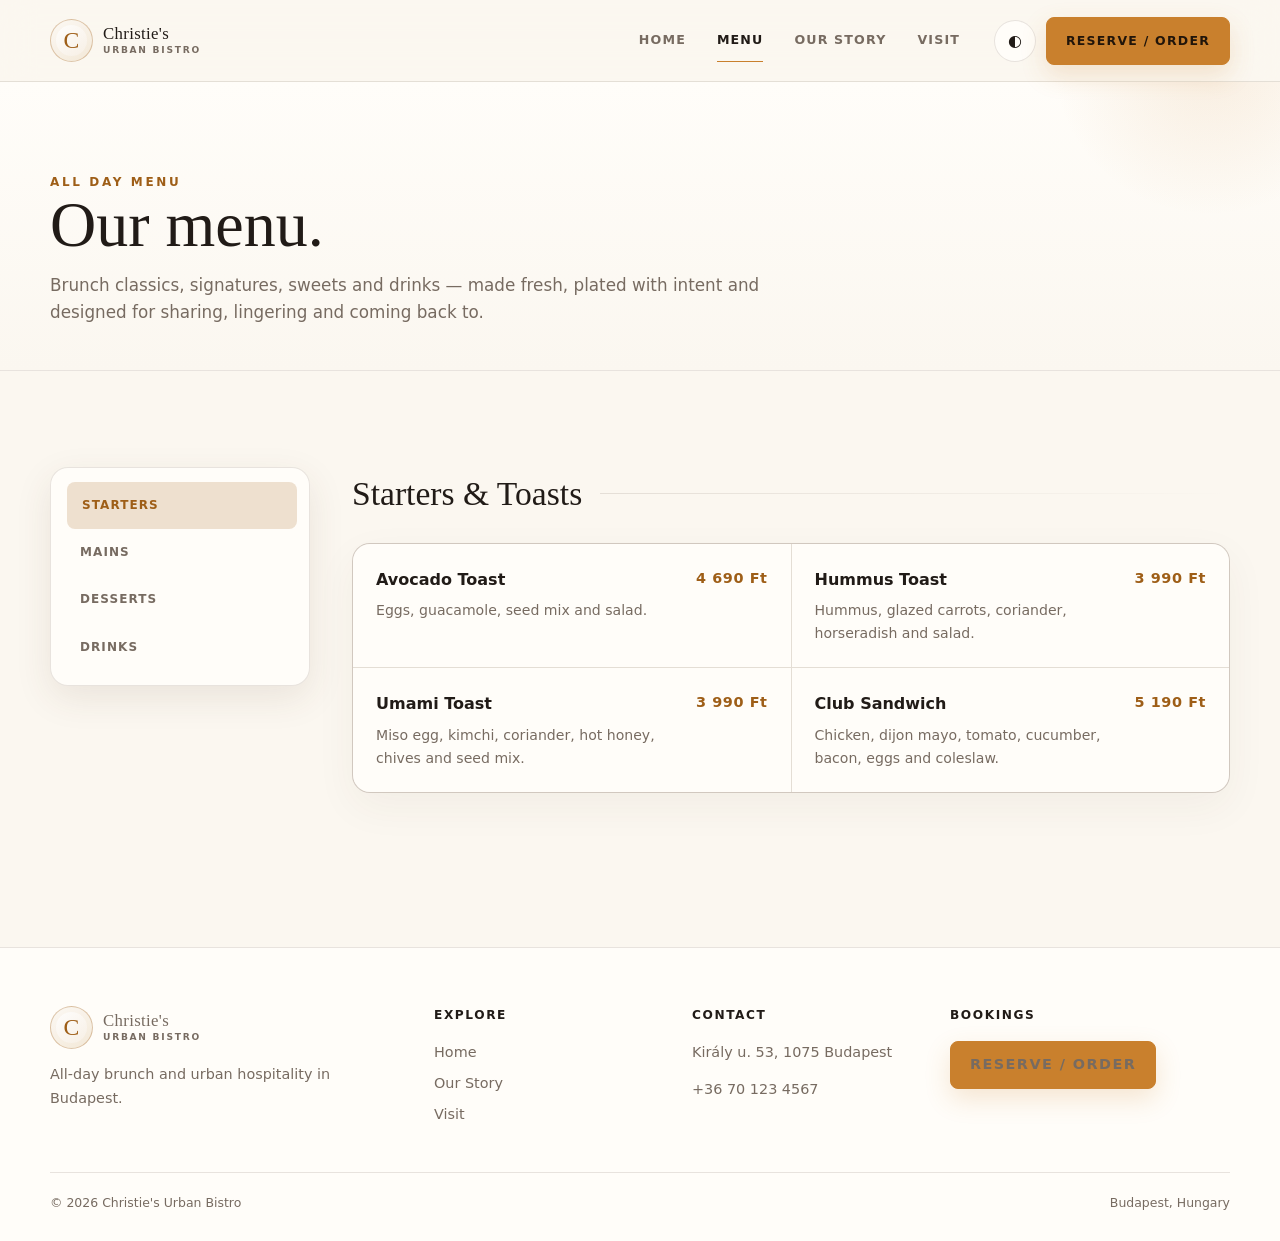
==== menu.html @ c2f4a067 "Add files via upload" ====
<!doctype html><html lang="en" data-tone="warm"><head><meta charset="utf-8"><meta name="viewport" content="width=device-width,initial-scale=1"><meta name="description" content="Explore the all-day menu at Christie's Urban Bistro."><title>Menu — Christie's Urban Bistro</title><link rel="stylesheet" href="style.css"></head><body>
<header class="site-header"><div class="container header-inner"><a class="brand" href="index.html"><span class="brand-mark" aria-hidden="true"></span><span class="brand-text"><strong>Christie's</strong><span>Urban Bistro</span></span></a><nav class="nav" aria-label="Main navigation"><a href="index.html">Home</a><a class="active" href="menu.html">Menu</a><a href="story.html">Our Story</a><a href="visit.html">Visit</a></nav><div class="header-actions"><button class="tone-toggle" data-tone-toggle aria-label="Switch light palette">◐</button><a class="btn btn-primary reserve-nav" href="reserve.html">Reserve / Order</a><button class="menu-toggle" data-menu-toggle aria-label="Open menu" aria-expanded="false">☰</button></div></div></header>
<main><section class="page-hero"><div class="container reveal"><span class="eyebrow">All day menu</span><h1 class="page-title">Our menu.</h1><p class="lede">Brunch classics, signatures, sweets and drinks — made fresh, plated with intent and designed for sharing, lingering and coming back to.</p></div></section>
<section class="section"><div class="container menu-layout"><aside class="menu-side reveal"><button class="active" data-menu-filter="starters">Starters</button><button data-menu-filter="mains">Mains</button><button data-menu-filter="desserts">Desserts</button><button data-menu-filter="drinks">Drinks</button></aside><div class="reveal reveal-delay-1">
<div class="menu-panel active" id="starters"><div class="menu-section"><div class="menu-section-title"><h2>Starters & Toasts</h2></div><div class="menu-items"><article class="menu-item"><div><h3>Avocado Toast</h3><p>Eggs, guacamole, seed mix and salad.</p></div><span class="price">4 690 Ft</span></article><article class="menu-item"><div><h3>Hummus Toast</h3><p>Hummus, glazed carrots, coriander, horseradish and salad.</p></div><span class="price">3 990 Ft</span></article><article class="menu-item"><div><h3>Umami Toast</h3><p>Miso egg, kimchi, coriander, hot honey, chives and seed mix.</p></div><span class="price">3 990 Ft</span></article><article class="menu-item"><div><h3>Club Sandwich</h3><p>Chicken, dijon mayo, tomato, cucumber, bacon, eggs and coleslaw.</p></div><span class="price">5 190 Ft</span></article></div></div></div>
<div class="menu-panel" id="mains"><div class="menu-section"><div class="menu-section-title"><h2>Mains & Brunch</h2></div><div class="menu-items"><article class="menu-item"><div><h3>Christie's Benedict</h3><p>Poached eggs, hollandaise, caviar and salad.</p></div><span class="price">5 590 Ft</span></article><article class="menu-item"><div><h3>Hungarian Benedict</h3><p>Poached eggs, hollandaise, Hungarian sausage and salad.</p></div><span class="price">4 890 Ft</span></article><article class="menu-item"><div><h3>English Breakfast</h3><p>Eggs, bacon, sausage, kimchi beans, mushroom, tomato and sourdough.</p></div><span class="price">4 990 Ft</span></article><article class="menu-item"><div><h3>American Breakfast</h3><p>Eggs, American pancake, bacon, butter and maple syrup.</p></div><span class="price">4 990 Ft</span></article><article class="menu-item"><div><h3>Truffle Smash</h3><p>Double beef, cheddar, truffle mayo, pickled cucumber, nachos and coleslaw.</p></div><span class="price">4 590 Ft</span></article><article class="menu-item"><div><h3>Smash Benedict</h3><p>Double beef, poached egg, hollandaise, cheddar and house sauce.</p></div><span class="price">4 490 Ft</span></article></div></div></div>
<div class="menu-panel" id="desserts"><div class="menu-section"><div class="menu-section-title"><h2>Sweets</h2></div><div class="menu-items"><article class="menu-item"><div><h3>American Pancake</h3><p>Sweet cheese cream, seasonal fruit purée and maple syrup.</p></div><span class="price">3 990 Ft</span></article><article class="menu-item"><div><h3>Sweet French Toast</h3><p>French brioche, seasonal fruit purée and whipped cream.</p></div><span class="price">3 990 Ft</span></article><article class="menu-item"><div><h3>Heaven Waffle</h3><p>Waffle, seasonal fruit purée, peanut butter, maple syrup and cream.</p></div><span class="price">4 190 Ft</span></article></div></div></div>
<div class="menu-panel" id="drinks"><div class="menu-section"><div class="menu-section-title"><h2>Coffee & Drinks</h2></div><div class="menu-items"><article class="menu-item"><div><h3>Cappuccino</h3><p>Double espresso with textured milk.</p></div><span class="price">1 490 Ft</span></article><article class="menu-item"><div><h3>Flat White</h3><p>Rich espresso and silky milk.</p></div><span class="price">1 690 Ft</span></article><article class="menu-item"><div><h3>Dirty Chai</h3><p>Spiced chai with espresso.</p></div><span class="price">2 490 Ft</span></article><article class="menu-item"><div><h3>Strawberry Matcha</h3><p>Strawberry, almond milk, lime and matcha.</p></div><span class="price">2 690 Ft</span></article><article class="menu-item"><div><h3>Christie's Lemonade</h3><p>Orange, elderflower and soda.</p></div><span class="price">2 690 Ft</span></article><article class="menu-item"><div><h3>Homemade Kombucha</h3><p>House-fermented seasonal kombucha.</p></div><span class="price">1 890 Ft</span></article></div></div></div>
</div></div></section></main>
<footer class="footer"><div class="container footer-grid"><div><a class="brand footer-brand" href="index.html"><span class="brand-mark"></span><span class="brand-text"><strong>Christie's</strong><span>Urban Bistro</span></span></a><p>All-day brunch and urban hospitality in Budapest.</p></div><div><h4>Explore</h4><div class="footer-links"><a href="index.html">Home</a><a href="story.html">Our Story</a><a href="visit.html">Visit</a></div></div><div><h4>Contact</h4><p>Király u. 53, 1075 Budapest</p><p>+36 70 123 4567</p></div><div><h4>Bookings</h4><a class="btn btn-primary" href="reserve.html">Reserve / Order</a></div><div class="footer-bottom"><span>© 2026 Christie's Urban Bistro</span><span>Budapest, Hungary</span></div></div></footer><script src="script.js"></script></body></html>
---- style.css ----
:root{
  --bg:#fbf7f0;
  --surface:#fffdf9;
  --surface-2:#f6ede1;
  --surface-3:#eee0cf;
  --text:#211b17;
  --muted:#776b61;
  --line:rgba(65,45,31,.12);
  --accent:#c9802d;
  --accent-2:#9e5e17;
  --accent-soft:#f1d7b5;
  --warm:#d6a15a;
  --cream:#fffaf3;
  --success:#457658;
  --shadow:0 22px 70px rgba(91,61,38,.13);
  --shadow-sm:0 12px 36px rgba(91,61,38,.10);
  --radius:18px;
  --radius-sm:10px;
  --container:min(1180px,calc(100% - 40px));
  --header:82px;
}
html[data-tone="crisp"]{
  --bg:#fff;
  --surface:#fff;
  --surface-2:#faf5ef;
  --surface-3:#f3e9dc;
  --line:rgba(50,35,25,.10);
  --shadow:0 22px 70px rgba(58,43,31,.10);
}
*{box-sizing:border-box}
html{scroll-behavior:smooth}
body{margin:0;background:var(--bg);color:var(--text);font-family:Inter,ui-sans-serif,system-ui,-apple-system,BlinkMacSystemFont,"Segoe UI",sans-serif;line-height:1.6;transition:background-color .35s ease,color .35s ease;overflow-x:hidden}
img{display:block;max-width:100%}
a{color:inherit;text-decoration:none}
button,input,select,textarea{font:inherit}
button{color:inherit}
.container{width:var(--container);margin-inline:auto}
.section{padding:96px 0}
.section-sm{padding:62px 0}
.eyebrow{font-size:.75rem;letter-spacing:.22em;text-transform:uppercase;color:var(--accent-2);font-weight:800}
.display,.page-title,h1,h2,h3{font-family:Georgia,"Times New Roman",serif;font-weight:500}
.display{font-size:clamp(3.5rem,8vw,7.6rem);line-height:.88;letter-spacing:-.045em;margin:18px 0 24px}
.display em{display:block;color:var(--accent-2);font-weight:400}
.page-title{font-size:clamp(2.5rem,5vw,5rem);line-height:.98;margin:0 0 16px}
.lede{max-width:720px;color:var(--muted);font-size:1.05rem}
.section-heading{display:flex;align-items:end;justify-content:space-between;gap:28px;margin-bottom:34px}
.section-heading h2{font-size:clamp(2rem,4vw,3.4rem);line-height:1;margin:6px 0 0}
.section-heading p{max-width:520px;color:var(--muted);margin:0}
.btn{display:inline-flex;align-items:center;justify-content:center;gap:9px;min-height:48px;padding:0 19px;border:1px solid var(--line);border-radius:8px;font-size:.78rem;letter-spacing:.1em;text-transform:uppercase;font-weight:800;cursor:pointer;transition:transform .2s ease,background .25s ease,border-color .25s ease,color .25s ease,box-shadow .25s ease}
.btn:hover{transform:translateY(-2px)}
.btn-primary{background:var(--accent);border-color:var(--accent);color:#21150a;box-shadow:0 10px 26px rgba(201,128,45,.19)}
.btn-primary:hover{background:#d89243;border-color:#d89243;box-shadow:0 13px 30px rgba(201,128,45,.25)}
.btn-ghost{background:rgba(255,255,255,.46);color:var(--text);border-color:rgba(64,43,28,.18)}
.btn-ghost:hover{border-color:var(--accent);color:var(--accent-2);background:#fff}

/* Header */
.site-header{height:var(--header);position:sticky;top:0;z-index:50;background:color-mix(in srgb,var(--bg) 88%,transparent);backdrop-filter:blur(18px);border-bottom:1px solid var(--line);transition:box-shadow .25s ease,background .25s ease}
.site-header.scrolled{box-shadow:0 10px 35px rgba(70,45,27,.08);background:color-mix(in srgb,var(--bg) 95%,transparent)}
.header-inner{height:100%;display:flex;align-items:center;gap:34px}
.brand{width:180px;flex:0 0 180px;display:flex;align-items:center;gap:10px;line-height:1}
.brand-mark{width:43px;height:43px;border:1px solid rgba(158,94,23,.34);border-radius:50%;display:grid;place-items:center;position:relative;background:linear-gradient(145deg,#fff,var(--surface-2));box-shadow:inset 0 0 0 5px rgba(201,128,45,.05)}
.brand-mark:before{content:"C";font-family:Georgia,serif;font-size:1.48rem;color:var(--accent-2)}
.brand-text{display:grid;gap:3px}
.brand-text strong{font-family:Georgia,serif;font-weight:500;font-size:1.05rem;letter-spacing:.02em}
.brand-text span{font-size:.57rem;text-transform:uppercase;letter-spacing:.19em;color:var(--muted);font-weight:800;white-space:nowrap}
.nav{margin-left:auto;display:flex;align-items:center;gap:31px}
.nav a{position:relative;font-size:.79rem;text-transform:uppercase;letter-spacing:.09em;color:var(--muted);font-weight:700}
.nav a:hover,.nav a.active{color:var(--text)}
.nav a.active:after{content:"";position:absolute;left:0;right:0;bottom:-11px;height:1px;background:var(--accent)}
.header-actions{display:flex;align-items:center;gap:10px}
.tone-toggle,.menu-toggle{width:42px;height:42px;border-radius:50%;display:grid;place-items:center;border:1px solid var(--line);background:var(--surface);color:var(--text);cursor:pointer;transition:transform .2s ease,border-color .2s ease,background .2s ease}
.tone-toggle:hover,.menu-toggle:hover{transform:translateY(-1px);border-color:rgba(201,128,45,.45)}
.menu-toggle{display:none}
.reserve-nav{white-space:nowrap}

/* Home hero */
.hero{min-height:calc(100svh - var(--header));position:relative;display:grid;align-items:end;overflow:hidden;background:#f8f0e5}
.hero-bg{position:absolute;inset:0;transform:scale(1.01);will-change:transform}
.hero-bg img{width:100%;height:100%;object-fit:cover;object-position:center 48%;filter:brightness(1.28) saturate(.76) contrast(.9)}
.hero-bg:after{content:"";position:absolute;inset:0;background:linear-gradient(90deg,rgba(255,250,244,.96) 0%,rgba(255,250,244,.88) 36%,rgba(255,250,244,.48) 66%,rgba(255,250,244,.18) 100%),linear-gradient(0deg,rgba(251,247,240,.88),transparent 56%)}
.hero:before{content:"";position:absolute;z-index:1;width:430px;height:430px;border-radius:50%;left:-180px;top:-130px;background:radial-gradient(circle,rgba(226,171,99,.23),transparent 70%);pointer-events:none}
.hero-content{position:relative;z-index:2;padding:108px 0 76px;max-width:750px}
.hero-copy{max-width:580px;color:#544941;font-size:1.05rem}
.hero-actions{display:flex;flex-wrap:wrap;gap:12px;margin-top:30px}
.hero-meta{display:grid;grid-template-columns:repeat(3,1fr);border-top:1px solid rgba(69,48,31,.16);margin-top:68px;max-width:760px}
.hero-meta div{padding:22px 28px 0 0}
.hero-meta strong{display:block;color:var(--text);font-family:Georgia,serif;font-size:1.05rem;font-weight:500}
.hero-meta span{font-size:.8rem;color:#786a60}

/* Shared cards */
.signature-grid{display:grid;grid-template-columns:repeat(3,1fr);gap:18px}
.dish-card{background:var(--surface);border:1px solid var(--line);border-radius:var(--radius);overflow:hidden;transition:transform .25s ease,border-color .25s ease,box-shadow .25s ease}
.dish-card:hover{transform:translateY(-4px);border-color:color-mix(in srgb,var(--accent) 48%,var(--line));box-shadow:var(--shadow)}
.dish-image{aspect-ratio:4/3;overflow:hidden;background:#e6d8c7}
.dish-image img{width:100%;height:100%;object-fit:cover;transition:transform .55s ease,filter .35s ease;filter:saturate(.93) contrast(.96) brightness(1.05)}
.dish-card:hover .dish-image img{transform:scale(1.035);filter:saturate(1) contrast(1) brightness(1.03)}
.dish-body{padding:22px}
.dish-body h3{font-size:1.42rem;margin:0 0 9px}
.dish-body p{color:var(--muted);font-size:.92rem;min-height:52px;margin:0 0 18px}
.price{color:var(--accent-2);font-weight:800;letter-spacing:.04em}

.atmosphere{display:grid;grid-template-columns:1.16fr .84fr;min-height:560px;background:var(--surface);border:1px solid var(--line);border-radius:var(--radius);overflow:hidden;box-shadow:0 18px 58px rgba(87,58,36,.07)}
.atmosphere-media{position:relative;overflow:hidden}
.atmosphere-media:after{content:"";position:absolute;inset:0;background:linear-gradient(90deg,transparent 68%,rgba(255,253,249,.20));pointer-events:none}
.atmosphere-media img{width:100%;height:100%;object-fit:cover;filter:brightness(1.16) saturate(.8) contrast(.9)}
.atmosphere-copy{padding:72px;display:flex;flex-direction:column;justify-content:center;background:linear-gradient(145deg,var(--surface),#fff8ef)}
.atmosphere-copy h2{font-size:clamp(2.4rem,4.5vw,4.5rem);line-height:.98;margin:14px 0 24px}
.atmosphere-copy p{color:var(--muted);font-size:1rem}
.facts{display:grid;grid-template-columns:repeat(3,1fr);gap:1px;background:var(--line);margin-top:34px}
.fact{background:var(--surface);padding:24px}
.fact strong{display:block;font-family:Georgia,serif;font-size:1.9rem;color:var(--accent-2);font-weight:500}
.fact span{font-size:.78rem;text-transform:uppercase;letter-spacing:.11em;color:var(--muted)}

.testimonial-grid{display:grid;grid-template-columns:1.05fr .95fr;gap:18px}
.quote-card{border:1px solid var(--line);background:linear-gradient(145deg,#fffdf9,#f9efe2);border-radius:var(--radius);padding:42px;position:relative;overflow:hidden}
.quote-card:before{content:"“";position:absolute;right:26px;top:-42px;font-family:Georgia,serif;font-size:11rem;color:rgba(201,128,45,.09);line-height:1}
.quote-card blockquote{font-family:Georgia,serif;font-size:clamp(1.7rem,3vw,2.7rem);line-height:1.25;margin:0 0 25px;position:relative}
.quote-card cite{font-style:normal;color:var(--accent-2);font-size:.78rem;text-transform:uppercase;letter-spacing:.13em}
.mini-quotes{display:grid;grid-template-columns:1fr 1fr;gap:18px}
.mini-quote{background:var(--surface-2);border:1px solid var(--line);border-radius:var(--radius);padding:30px}
.mini-quote p{margin:0 0 20px;color:var(--muted)}
.stars{color:var(--accent);letter-spacing:.15em}

/* page heroes */
.page-hero{padding:86px 0 44px;border-bottom:1px solid var(--line);background:linear-gradient(180deg,var(--surface),var(--bg));position:relative;overflow:hidden}
.page-hero:after{content:"";position:absolute;width:320px;height:320px;border-radius:50%;right:-90px;top:-185px;background:radial-gradient(circle,rgba(201,128,45,.13),transparent 70%);pointer-events:none}
.page-hero .lede{margin:0}

/* Menu */
.menu-layout{display:grid;grid-template-columns:260px 1fr;gap:42px}
.menu-side{position:sticky;top:110px;align-self:start;border:1px solid var(--line);background:var(--surface);border-radius:var(--radius);padding:14px;box-shadow:var(--shadow-sm)}
.menu-side button{width:100%;padding:14px 15px;border:0;border-radius:8px;background:transparent;color:var(--muted);text-align:left;text-transform:uppercase;font-size:.75rem;letter-spacing:.09em;font-weight:800;cursor:pointer;transition:background .2s ease,color .2s ease,transform .2s ease}
.menu-side button.active,.menu-side button:hover{background:var(--surface-3);color:var(--accent-2);transform:translateX(2px)}
.menu-panel{display:none;animation:panelIn .35s ease}
.menu-panel.active{display:block}
@keyframes panelIn{from{opacity:0;transform:translateY(8px)}to{opacity:1;transform:none}}
.menu-section{margin-bottom:58px}
.menu-section-title{display:flex;align-items:center;gap:18px;margin-bottom:22px}
.menu-section-title h2{font-size:2.1rem;margin:0}
.menu-section-title:after{content:"";height:1px;background:linear-gradient(90deg,var(--line),transparent);flex:1}
.menu-items{display:grid;grid-template-columns:1fr 1fr;gap:1px;background:var(--line);border:1px solid var(--line);border-radius:var(--radius);overflow:hidden;box-shadow:0 14px 42px rgba(83,54,32,.05)}
.menu-item{background:var(--surface);padding:23px;display:grid;grid-template-columns:1fr auto;gap:14px;transition:background .2s ease}
.menu-item:hover{background:#fff8ef}
.menu-item h3{font-family:inherit;font-size:1rem;margin:0 0 7px;font-weight:750}
.menu-item p{margin:0;color:var(--muted);font-size:.88rem}
.menu-item .price{white-space:nowrap;font-size:.9rem}

/* Story */
.story-intro{display:grid;grid-template-columns:.9fr 1.1fr;gap:18px}
.story-copy,.story-image{min-height:520px;border-radius:var(--radius);overflow:hidden;border:1px solid var(--line)}
.story-copy{background:linear-gradient(145deg,var(--surface),#fff7ed);padding:66px;display:flex;flex-direction:column;justify-content:center}
.story-copy h1{font-size:clamp(2.8rem,5vw,5.2rem);line-height:.98;margin:12px 0 25px}
.story-copy p{color:var(--muted);font-size:1.02rem}
.story-image{background:#eadfce}
.story-image img{width:100%;height:100%;object-fit:cover;filter:brightness(1.28) saturate(.62) contrast(.84)}
.values-grid{display:grid;grid-template-columns:repeat(3,1fr);gap:18px}
.value-card{border:1px solid var(--line);border-radius:var(--radius);background:var(--surface);padding:34px;transition:transform .25s ease,box-shadow .25s ease,border-color .25s ease}
.value-card:hover{transform:translateY(-4px);box-shadow:var(--shadow-sm);border-color:rgba(201,128,45,.32)}
.value-icon{width:50px;height:50px;border:1px solid color-mix(in srgb,var(--accent) 55%,transparent);border-radius:50%;display:grid;place-items:center;color:var(--accent-2);font-size:1.25rem;margin-bottom:25px;background:#fff9f2}
.value-card h3{font-size:1.5rem;margin:0 0 10px}
.value-card p{color:var(--muted);margin:0}
.philosophy{display:grid;grid-template-columns:1fr 1fr;gap:18px}
.philosophy>div{border-radius:var(--radius);overflow:hidden}
.philosophy .copy{padding:58px;background:var(--surface-2);border:1px solid var(--line)}
.philosophy .copy h2{font-size:3rem;margin:12px 0 20px}
.philosophy .copy p{color:var(--muted)}
.philosophy img{width:100%;height:100%;min-height:480px;object-fit:cover;filter:brightness(1.18) saturate(.86) contrast(.91)}

/* Visit */
.visit-grid{display:grid;grid-template-columns:1.02fr .98fr;gap:18px}
.visit-card{border:1px solid var(--line);border-radius:var(--radius);background:var(--surface);padding:38px;box-shadow:0 14px 42px rgba(84,55,33,.05)}
.visit-card h2{font-size:2rem;margin:0 0 20px}
.contact-list{display:grid;gap:15px;margin:28px 0}
.contact-row{display:grid;grid-template-columns:34px 1fr;gap:11px;align-items:start}
.contact-row .icon{color:var(--accent-2)}
.hours{display:grid;gap:11px}
.hours div{display:flex;justify-content:space-between;gap:20px;border-bottom:1px solid var(--line);padding-bottom:11px}
.map-card{min-height:380px;border-radius:var(--radius);border:1px solid var(--line);overflow:hidden;position:relative;background:linear-gradient(rgba(158,94,23,.07) 1px,transparent 1px),linear-gradient(90deg,rgba(158,94,23,.07) 1px,transparent 1px),linear-gradient(135deg,#fffaf2,#f3e6d5);background-size:36px 36px;box-shadow:var(--shadow-sm)}
.map-card:before,.map-card:after{content:"";position:absolute;background:rgba(201,128,45,.11)}
.map-card:before{width:170%;height:70px;left:-30%;top:46%;transform:rotate(-11deg)}
.map-card:after{height:170%;width:44px;left:58%;top:-30%;transform:rotate(17deg)}
.map-pin{position:absolute;z-index:2;left:56%;top:46%;transform:translate(-50%,-50%);display:grid;justify-items:center}
.pin-dot{width:34px;height:34px;border-radius:50% 50% 50% 0;background:var(--accent);transform:rotate(-45deg);box-shadow:0 10px 25px rgba(104,67,34,.23);position:relative}
.pin-dot:after{content:"";position:absolute;width:10px;height:10px;border-radius:50%;background:#fff8ef;left:12px;top:12px}
.map-pin span{margin-top:15px;padding:7px 10px;background:var(--surface);border:1px solid var(--line);border-radius:6px;font-size:.78rem;box-shadow:0 8px 22px rgba(93,59,34,.12)}
.whatsapp{margin-top:18px;display:flex;align-items:center;justify-content:space-between;gap:18px;padding:18px;border:1px solid rgba(69,118,88,.22);border-radius:10px;background:rgba(69,118,88,.055)}
.map-card-feature{min-height:420px;display:flex;align-items:center;padding:48px;isolation:isolate}
.map-card-feature:after{content:"";position:absolute;inset:0;background:linear-gradient(90deg,rgba(255,250,242,.98) 0%,rgba(255,250,242,.9) 40%,transparent 70%);z-index:0;pointer-events:none}
.map-card-feature .map-copy{position:relative;z-index:3;max-width:560px}
.map-card-feature .map-copy h2{font-size:clamp(2rem,4vw,3.25rem);line-height:1.02;margin:8px 0 12px}
.map-card-feature .map-copy p{max-width:520px;color:var(--muted);margin:0 0 22px}
.btn-map{background:var(--accent);border-color:var(--accent);color:#21150a;border-radius:8px}
.btn-map:hover{background:#d89243;border-color:#d89243}
.map-card-feature .map-pin{left:70%;top:52%}
.home-location{padding-top:8px}

/* Reserve */
.reserve-shell{display:grid;grid-template-columns:.78fr 1.22fr;gap:18px}
.reserve-aside{min-height:680px;border-radius:var(--radius);overflow:hidden;position:relative;border:1px solid var(--line);background:#e5d8c9}
.reserve-aside img{position:absolute;inset:0;width:100%;height:100%;object-fit:cover;filter:brightness(1.16) saturate(.74) contrast(.91)}
.reserve-aside:after{content:"";position:absolute;inset:0;background:linear-gradient(0deg,rgba(39,27,19,.70),rgba(255,248,238,.03) 58%)}
.reserve-aside-copy{position:absolute;z-index:1;left:38px;right:38px;bottom:38px;color:#fffaf5}
.reserve-aside-copy .eyebrow{color:#ffd49c}
.reserve-aside-copy h2{font-size:3rem;line-height:1;margin:10px 0 14px}
.reserve-panel{border:1px solid var(--line);border-radius:var(--radius);background:var(--surface);padding:38px;box-shadow:var(--shadow-sm)}
.form-tabs{display:flex;gap:8px;margin-bottom:30px}
.form-tabs button{padding:12px 16px;border:1px solid var(--line);border-radius:8px;background:transparent;color:var(--muted);font-weight:800;text-transform:uppercase;font-size:.73rem;letter-spacing:.09em;cursor:pointer;transition:background .2s ease,color .2s ease,border-color .2s ease}
.form-tabs button.active{background:var(--surface-3);color:var(--accent-2);border-color:color-mix(in srgb,var(--accent) 38%,var(--line))}
.form-view{display:none;animation:panelIn .35s ease}
.form-view.active{display:block}
.form-grid{display:grid;grid-template-columns:1fr 1fr;gap:16px}
.field{display:grid;gap:7px}
.field.full{grid-column:1/-1}
.field label{font-size:.76rem;text-transform:uppercase;letter-spacing:.08em;color:var(--muted);font-weight:700}
.field input,.field select,.field textarea{width:100%;background:#fffaf4;color:var(--text);border:1px solid var(--line);border-radius:8px;padding:13px 14px;outline:none;transition:border-color .2s ease,box-shadow .2s ease,background .2s ease}
.field input:focus,.field select:focus,.field textarea:focus{border-color:var(--accent);box-shadow:0 0 0 4px rgba(201,128,45,.09);background:#fff}
.field textarea{min-height:120px;resize:vertical}
.form-status{margin-top:14px;color:var(--success);min-height:24px;font-size:.9rem}
.order-grid{display:grid;grid-template-columns:1fr 1fr;gap:12px}
.order-option{display:flex;align-items:center;gap:10px;padding:13px;border:1px solid var(--line);border-radius:8px;background:#fffaf4}
.order-option input{accent-color:var(--accent)}

/* Footer */
.footer{border-top:1px solid var(--line);padding:58px 0 28px;background:var(--surface)}
.footer-grid{display:grid;grid-template-columns:1.25fr .8fr .8fr 1fr;gap:34px}
.footer-brand{margin-bottom:14px}
.footer p,.footer a{color:var(--muted);font-size:.9rem}
.footer a:hover{color:var(--accent-2)}
.footer h4{margin:0 0 15px;font-family:inherit;font-size:.76rem;text-transform:uppercase;letter-spacing:.13em;color:var(--text)}
.footer-links{display:grid;gap:8px}
.footer-bottom{grid-column:1/-1;border-top:1px solid var(--line);padding-top:20px;margin-top:12px;display:flex;justify-content:space-between;color:var(--muted);font-size:.78rem}

/* Reveal animation */
.reveal{opacity:0;transform:translateY(18px);transition:opacity .7s cubic-bezier(.2,.65,.25,1),transform .7s cubic-bezier(.2,.65,.25,1)}
.reveal.revealed{opacity:1;transform:none}
.reveal-delay-1{transition-delay:.08s}.reveal-delay-2{transition-delay:.16s}.reveal-delay-3{transition-delay:.24s}

@media(max-width:980px){
  .nav{position:fixed;left:20px;right:20px;top:92px;display:none;flex-direction:column;align-items:stretch;gap:0;background:var(--surface);border:1px solid var(--line);border-radius:14px;padding:10px;box-shadow:var(--shadow)}
  .nav.open{display:flex;animation:panelIn .25s ease}
  .nav a{padding:15px;border-radius:8px}.nav a.active:after{display:none}.menu-toggle{display:grid}.reserve-nav{display:none}
  .hero{min-height:760px}.hero-meta{grid-template-columns:1fr}.hero-meta div{padding-top:14px}
  .signature-grid,.values-grid{grid-template-columns:1fr 1fr}
  .atmosphere,.story-intro,.philosophy,.visit-grid,.reserve-shell{grid-template-columns:1fr}
  .atmosphere-media{min-height:440px}.testimonial-grid{grid-template-columns:1fr}
  .menu-layout{grid-template-columns:1fr}.menu-side{position:static;display:flex;overflow:auto;padding:8px}.menu-side button{width:auto;white-space:nowrap}.menu-side button.active,.menu-side button:hover{transform:none}
  .footer-grid{grid-template-columns:1fr 1fr}.reserve-aside{min-height:440px}
  .header-inner{display:flex!important;justify-content:space-between!important;align-items:center!important;width:100%!important}
  .brand{flex:0 0 auto!important;width:auto!important;margin-right:auto!important}.header-actions{display:flex!important;align-items:center!important;gap:8px!important}
}
@media(max-width:760px){
  .map-card-feature{min-height:500px;padding:30px;align-items:flex-start}.map-card-feature:after{background:linear-gradient(180deg,rgba(255,250,242,.99) 0%,rgba(255,250,242,.92) 48%,transparent 76%)}.map-card-feature .map-pin{left:52%;top:72%}.map-card-feature .map-copy{max-width:100%}.btn-map{width:100%}
}
@media(max-width:680px){
  :root{--container:min(100% - 28px,1180px);--header:72px}.section{padding:72px 0}.section-sm{padding:48px 0}
  .brand-mark{width:38px;height:38px}.brand-text strong{font-size:.94rem}.brand-text span{font-size:.51rem}.header-inner{gap:12px}.tone-toggle,.menu-toggle{width:38px;height:38px}
  .display{font-size:clamp(3rem,17vw,5.5rem)}.hero{min-height:760px}.hero-bg img{object-position:58% center;filter:brightness(1.34) saturate(.68) contrast(.88)}
  .hero-bg:after{background:linear-gradient(90deg,rgba(255,250,244,.96),rgba(255,250,244,.66)),linear-gradient(0deg,rgba(251,247,240,.92),transparent 55%)}
  .hero-content{padding:76px 0 46px}.hero-actions .btn{width:100%}.hero-meta{margin-top:40px}
  .section-heading{display:block}.section-heading p{margin-top:14px}.signature-grid,.values-grid,.mini-quotes,.menu-items,.form-grid,.order-grid{grid-template-columns:1fr}.dish-body p{min-height:unset}
  .atmosphere-copy,.story-copy,.reserve-panel{padding:30px}.facts{grid-template-columns:1fr}.testimonial-grid{gap:12px}.quote-card,.mini-quote,.visit-card{padding:26px}
  .menu-item{grid-template-columns:1fr}.menu-item .price{grid-column:1}.story-copy,.story-image{min-height:auto}.story-image{height:420px}.philosophy .copy{padding:32px}.footer-grid{grid-template-columns:1fr}.footer-bottom{display:grid;gap:7px}.reserve-aside-copy{left:24px;right:24px;bottom:24px}.reserve-aside-copy h2{font-size:2.4rem}
}
@media(prefers-reduced-motion:reduce){*{scroll-behavior:auto!important}.reveal{opacity:1!important;transform:none!important;transition:none!important}.dish-card,.dish-image img,.btn{transition:none!important}.hero-bg{transform:none!important}}

/* Hero section ke content ko left align karne ke liye */
.hero, 
.hero-section, 
.hero-content {
    text-align: left !important;
    align-items: flex-start !important;
    justify-content: flex-start !important;
    margin-left: 5% !important; /* Agar mazeed left karna ho toh yeh adjust kar sakte hain */
    padding-left: 20px !important;
}

/* Agar text kisi flexbox ya grid container ke andar center hua hua hai */
.hero-inner, 
.banner-content {
    margin-right: auto !important;
    margin-left: 0 !important;
    text-align: left !important;
}
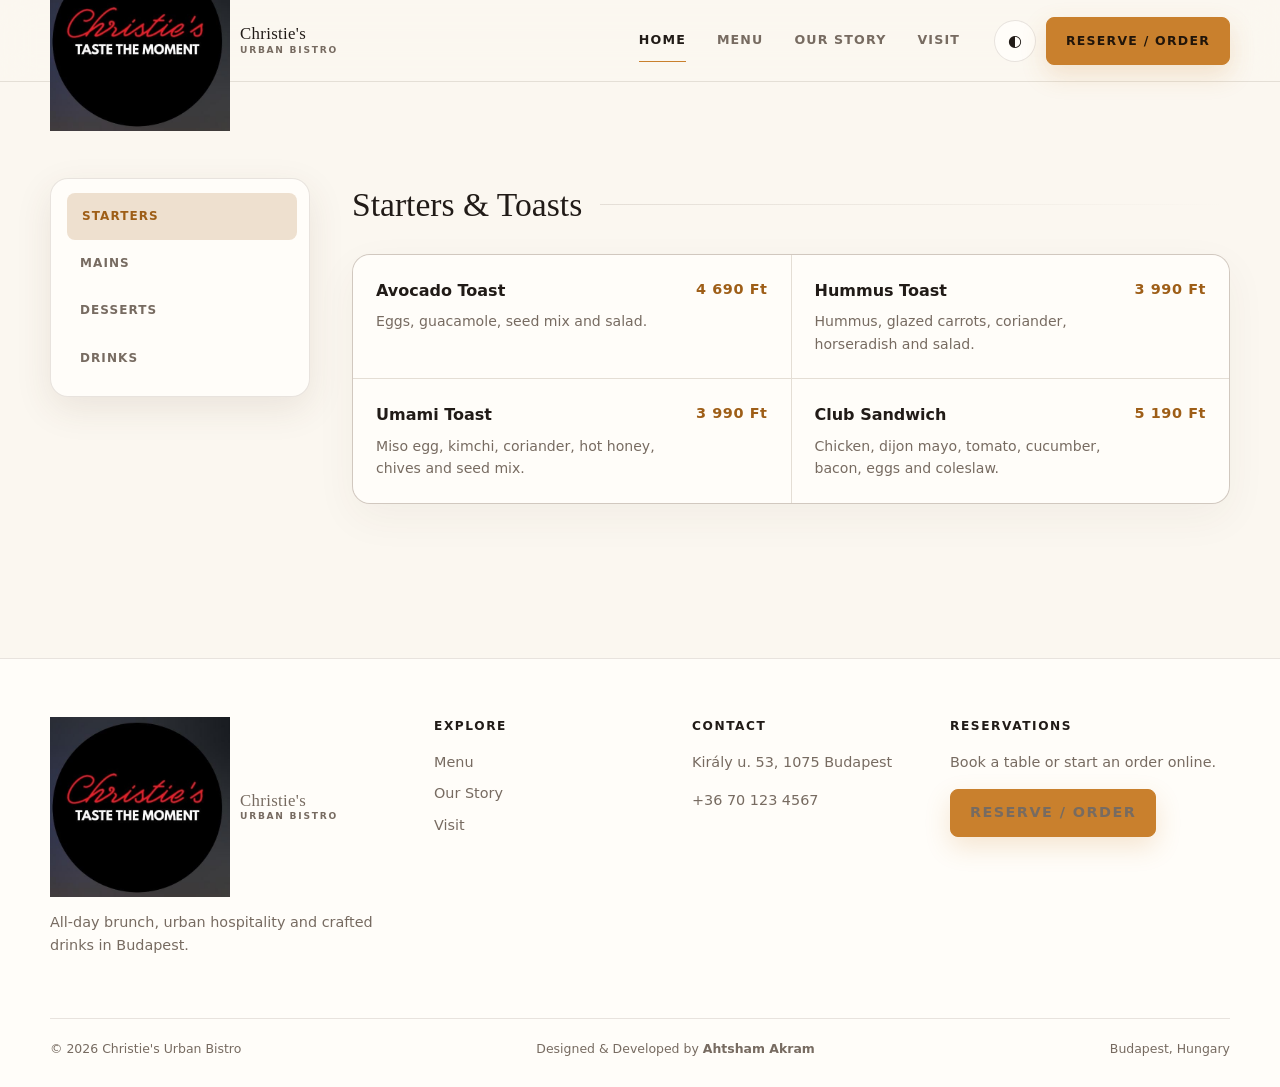
==== commit 5f70672a: "Revise footer layout and content in menu.html Updated the footer section with new content and logo." ====
--- a/menu.html
+++ b/menu.html
@@ -1,10 +1,52 @@
 <!doctype html><html lang="en" data-tone="warm"><head><meta charset="utf-8"><meta name="viewport" content="width=device-width,initial-scale=1"><meta name="description" content="Explore the all-day menu at Christie's Urban Bistro."><title>Menu — Christie's Urban Bistro</title><link rel="stylesheet" href="style.css"></head><body>
-<header class="site-header"><div class="container header-inner"><a class="brand" href="index.html"><span class="brand-mark" aria-hidden="true"></span><span class="brand-text"><strong>Christie's</strong><span>Urban Bistro</span></span></a><nav class="nav" aria-label="Main navigation"><a href="index.html">Home</a><a class="active" href="menu.html">Menu</a><a href="story.html">Our Story</a><a href="visit.html">Visit</a></nav><div class="header-actions"><button class="tone-toggle" data-tone-toggle aria-label="Switch light palette">◐</button><a class="btn btn-primary reserve-nav" href="reserve.html">Reserve / Order</a><button class="menu-toggle" data-menu-toggle aria-label="Open menu" aria-expanded="false">☰</button></div></div></header>
-<main><section class="page-hero"><div class="container reveal"><span class="eyebrow">All day menu</span><h1 class="page-title">Our menu.</h1><p class="lede">Brunch classics, signatures, sweets and drinks — made fresh, plated with intent and designed for sharing, lingering and coming back to.</p></div></section>
+<header class="site-header">
+  <div class="container header-inner">
+    <a class="brand" href="index.html" aria-label="Christie's Urban Bistro home">
+      <img src="logo.jpeg" alt="Christie's Urban Bistro Logo" class="brand-logo-img">
+      <span class="brand-text"><strong>Christie's</strong><span>Urban Bistro</span></span>
+    </a>
+    <nav class="nav" aria-label="Main navigation"><a class="active" href="index.html">Home</a><a href="menu.html">Menu</a><a href="story.html">Our Story</a><a href="visit.html">Visit</a></nav>
+    <div class="header-actions"><button class="tone-toggle" data-tone-toggle aria-label="Switch light palette">◐</button><a class="btn btn-primary reserve-nav" href="reserve.html">Reserve / Order</a><button class="menu-toggle" data-menu-toggle aria-label="Open menu" aria-expanded="false">☰</button></div>
+  </div>
+</header>
 <section class="section"><div class="container menu-layout"><aside class="menu-side reveal"><button class="active" data-menu-filter="starters">Starters</button><button data-menu-filter="mains">Mains</button><button data-menu-filter="desserts">Desserts</button><button data-menu-filter="drinks">Drinks</button></aside><div class="reveal reveal-delay-1">
 <div class="menu-panel active" id="starters"><div class="menu-section"><div class="menu-section-title"><h2>Starters & Toasts</h2></div><div class="menu-items"><article class="menu-item"><div><h3>Avocado Toast</h3><p>Eggs, guacamole, seed mix and salad.</p></div><span class="price">4 690 Ft</span></article><article class="menu-item"><div><h3>Hummus Toast</h3><p>Hummus, glazed carrots, coriander, horseradish and salad.</p></div><span class="price">3 990 Ft</span></article><article class="menu-item"><div><h3>Umami Toast</h3><p>Miso egg, kimchi, coriander, hot honey, chives and seed mix.</p></div><span class="price">3 990 Ft</span></article><article class="menu-item"><div><h3>Club Sandwich</h3><p>Chicken, dijon mayo, tomato, cucumber, bacon, eggs and coleslaw.</p></div><span class="price">5 190 Ft</span></article></div></div></div>
 <div class="menu-panel" id="mains"><div class="menu-section"><div class="menu-section-title"><h2>Mains & Brunch</h2></div><div class="menu-items"><article class="menu-item"><div><h3>Christie's Benedict</h3><p>Poached eggs, hollandaise, caviar and salad.</p></div><span class="price">5 590 Ft</span></article><article class="menu-item"><div><h3>Hungarian Benedict</h3><p>Poached eggs, hollandaise, Hungarian sausage and salad.</p></div><span class="price">4 890 Ft</span></article><article class="menu-item"><div><h3>English Breakfast</h3><p>Eggs, bacon, sausage, kimchi beans, mushroom, tomato and sourdough.</p></div><span class="price">4 990 Ft</span></article><article class="menu-item"><div><h3>American Breakfast</h3><p>Eggs, American pancake, bacon, butter and maple syrup.</p></div><span class="price">4 990 Ft</span></article><article class="menu-item"><div><h3>Truffle Smash</h3><p>Double beef, cheddar, truffle mayo, pickled cucumber, nachos and coleslaw.</p></div><span class="price">4 590 Ft</span></article><article class="menu-item"><div><h3>Smash Benedict</h3><p>Double beef, poached egg, hollandaise, cheddar and house sauce.</p></div><span class="price">4 490 Ft</span></article></div></div></div>
 <div class="menu-panel" id="desserts"><div class="menu-section"><div class="menu-section-title"><h2>Sweets</h2></div><div class="menu-items"><article class="menu-item"><div><h3>American Pancake</h3><p>Sweet cheese cream, seasonal fruit purée and maple syrup.</p></div><span class="price">3 990 Ft</span></article><article class="menu-item"><div><h3>Sweet French Toast</h3><p>French brioche, seasonal fruit purée and whipped cream.</p></div><span class="price">3 990 Ft</span></article><article class="menu-item"><div><h3>Heaven Waffle</h3><p>Waffle, seasonal fruit purée, peanut butter, maple syrup and cream.</p></div><span class="price">4 190 Ft</span></article></div></div></div>
 <div class="menu-panel" id="drinks"><div class="menu-section"><div class="menu-section-title"><h2>Coffee & Drinks</h2></div><div class="menu-items"><article class="menu-item"><div><h3>Cappuccino</h3><p>Double espresso with textured milk.</p></div><span class="price">1 490 Ft</span></article><article class="menu-item"><div><h3>Flat White</h3><p>Rich espresso and silky milk.</p></div><span class="price">1 690 Ft</span></article><article class="menu-item"><div><h3>Dirty Chai</h3><p>Spiced chai with espresso.</p></div><span class="price">2 490 Ft</span></article><article class="menu-item"><div><h3>Strawberry Matcha</h3><p>Strawberry, almond milk, lime and matcha.</p></div><span class="price">2 690 Ft</span></article><article class="menu-item"><div><h3>Christie's Lemonade</h3><p>Orange, elderflower and soda.</p></div><span class="price">2 690 Ft</span></article><article class="menu-item"><div><h3>Homemade Kombucha</h3><p>House-fermented seasonal kombucha.</p></div><span class="price">1 890 Ft</span></article></div></div></div>
 </div></div></section></main>
-<footer class="footer"><div class="container footer-grid"><div><a class="brand footer-brand" href="index.html"><span class="brand-mark"></span><span class="brand-text"><strong>Christie's</strong><span>Urban Bistro</span></span></a><p>All-day brunch and urban hospitality in Budapest.</p></div><div><h4>Explore</h4><div class="footer-links"><a href="index.html">Home</a><a href="story.html">Our Story</a><a href="visit.html">Visit</a></div></div><div><h4>Contact</h4><p>Király u. 53, 1075 Budapest</p><p>+36 70 123 4567</p></div><div><h4>Bookings</h4><a class="btn btn-primary" href="reserve.html">Reserve / Order</a></div><div class="footer-bottom"><span>© 2026 Christie's Urban Bistro</span><span>Budapest, Hungary</span></div></div></footer><script src="script.js"></script></body></html>
+<footer class="footer">
+  <div class="container footer-grid">
+    <div>
+      <a class="brand footer-brand" href="index.html">
+        <img src="logo.jpeg" alt="Christie's Urban Bistro Logo" class="footer-logo-img">
+        <span class="brand-text"><strong>Christie's</strong><span>Urban Bistro</span></span>
+      </a>
+      <p>All-day brunch, urban hospitality and crafted drinks in Budapest.</p>
+    </div>
+    <div>
+      <h4>Explore</h4>
+      <div class="footer-links">
+        <a href="menu.html">Menu</a>
+        <a href="story.html">Our Story</a>
+        <a href="visit.html">Visit</a>
+      </div>
+    </div>
+    <div>
+      <h4>Contact</h4>
+      <p>Király u. 53, 1075 Budapest</p>
+      <p>+36 70 123 4567</p>
+    </div>
+    <div>
+      <h4>Reservations</h4>
+      <p>Book a table or start an order online.</p>
+      <a class="btn btn-primary" href="reserve.html">Reserve / Order</a>
+    </div>
+    <div class="footer-bottom">
+      <span>© 2026 Christie's Urban Bistro</span>
+      <span>Designed & Developed by <strong>Ahtsham Akram</strong></span>
+      <span>Budapest, Hungary</span>
+    </div>
+  </div>
+</footer>
+  <script src="script.js"></script></body></html>
--- a/style.css
+++ b/style.css
@@ -280,4 +280,48 @@
     margin-right: auto !important;
     margin-left: 0 !important;
     text-align: left !important;
-}+}
+/* Mobile View Fixes */
+@media screen and (max-width: 768px) {
+    
+    /* 1. Header Logo padding/spacing fix */
+    header, .header, .navbar {
+        padding-left: 15px !important;
+        padding-right: 15px !important;
+    }
+    
+    .logo, .brand-logo, .header-left {
+        margin-left: 10px !important;
+    }
+
+    /* 2. Hero Section & Banner alignment fix for mobile */
+    .hero, .hero-section {
+        padding: 40px 20px !important;
+        text-align: left !important;
+        background-position: center center !important;
+        display: flex !important;
+        flex-direction: column !important;
+        justify-content: center !important;
+        align-items: flex-start !important;
+    }
+
+    .hero-content, .banner-content {
+        width: 100% !important.
+        max-width: 100% !important;
+        margin-left: 0 !important;
+        padding: 0 10px !important;
+    }
+
+    /* Hero buttons adjustment for mobile width */
+    .hero-buttons, .hero-cta {
+        display: flex !important;
+        flex-direction: column !important;
+        gap: 10px !important;
+        width: 100% !important;
+    }
+
+    .hero-buttons button, .hero-buttons a {
+        width: 100% !important;
+        text-align: center !important;
+    }
+}
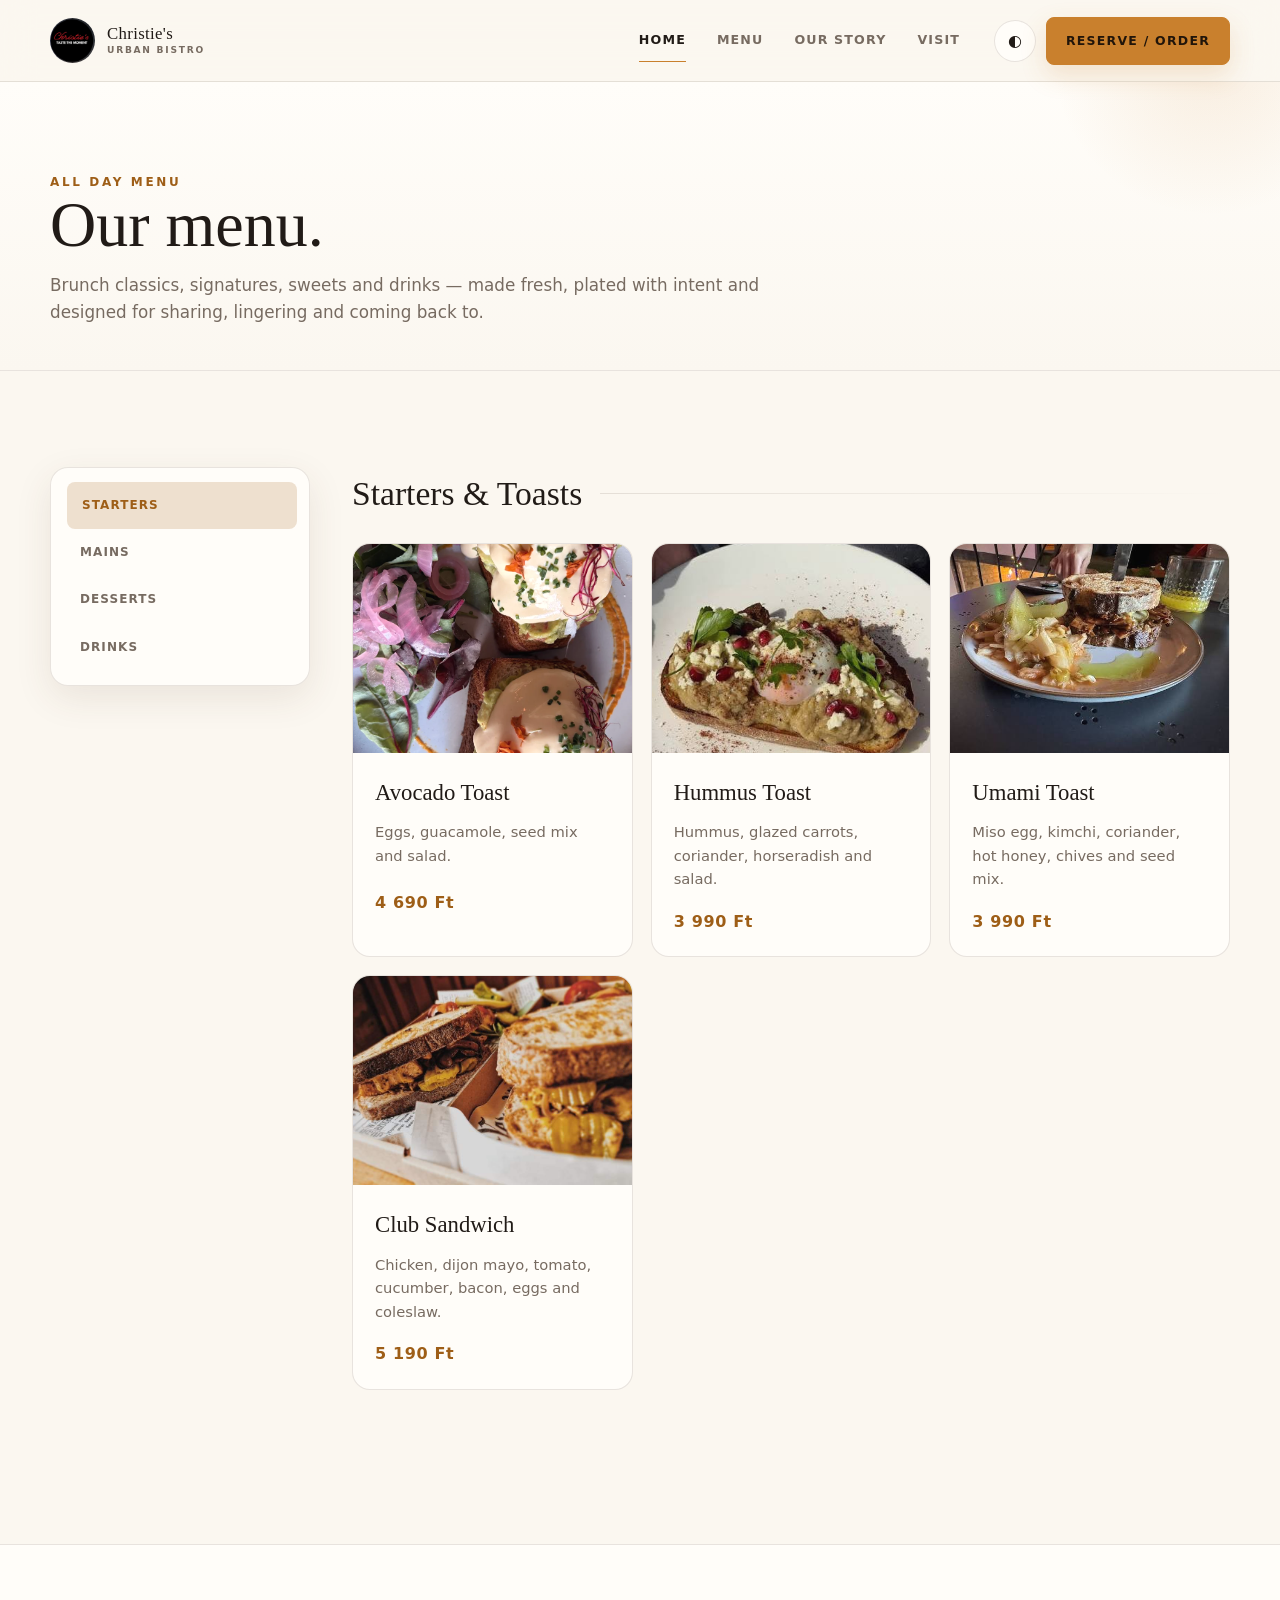
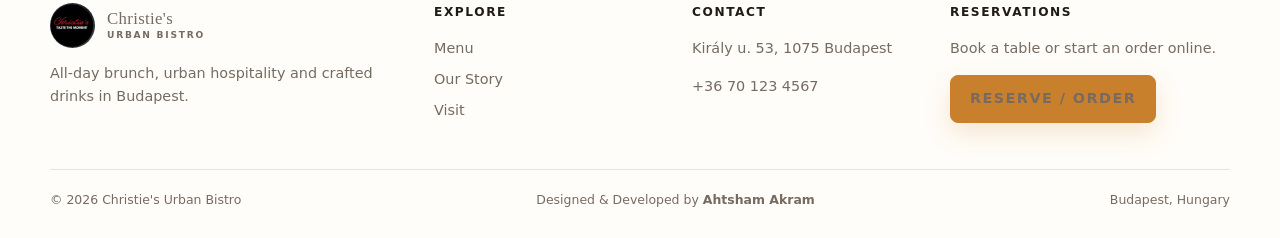
==== commit be878860: "Refactor menu.html for improved menu layout Refactor menu.html to improve structure and add new sect" ====
--- a/menu.html
+++ b/menu.html
@@ -1,4 +1,13 @@
-<!doctype html><html lang="en" data-tone="warm"><head><meta charset="utf-8"><meta name="viewport" content="width=device-width,initial-scale=1"><meta name="description" content="Explore the all-day menu at Christie's Urban Bistro."><title>Menu — Christie's Urban Bistro</title><link rel="stylesheet" href="style.css"></head><body>
+<!doctype html>
+<html lang="en" data-tone="warm">
+<head>
+  <meta charset="utf-8">
+  <meta name="viewport" content="width=device-width,initial-scale=1">
+  <meta name="description" content="Explore the all-day menu at Christie's Urban Bistro.">
+  <title>Menu — Christie's Urban Bistro</title>
+  <link rel="stylesheet" href="style.css">
+</head>
+<body>
 <header class="site-header">
   <div class="container header-inner">
     <a class="brand" href="index.html" aria-label="Christie's Urban Bistro home">
@@ -9,12 +18,145 @@
     <div class="header-actions"><button class="tone-toggle" data-tone-toggle aria-label="Switch light palette">◐</button><a class="btn btn-primary reserve-nav" href="reserve.html">Reserve / Order</a><button class="menu-toggle" data-menu-toggle aria-label="Open menu" aria-expanded="false">☰</button></div>
   </div>
 </header>
-<section class="section"><div class="container menu-layout"><aside class="menu-side reveal"><button class="active" data-menu-filter="starters">Starters</button><button data-menu-filter="mains">Mains</button><button data-menu-filter="desserts">Desserts</button><button data-menu-filter="drinks">Drinks</button></aside><div class="reveal reveal-delay-1">
-<div class="menu-panel active" id="starters"><div class="menu-section"><div class="menu-section-title"><h2>Starters & Toasts</h2></div><div class="menu-items"><article class="menu-item"><div><h3>Avocado Toast</h3><p>Eggs, guacamole, seed mix and salad.</p></div><span class="price">4 690 Ft</span></article><article class="menu-item"><div><h3>Hummus Toast</h3><p>Hummus, glazed carrots, coriander, horseradish and salad.</p></div><span class="price">3 990 Ft</span></article><article class="menu-item"><div><h3>Umami Toast</h3><p>Miso egg, kimchi, coriander, hot honey, chives and seed mix.</p></div><span class="price">3 990 Ft</span></article><article class="menu-item"><div><h3>Club Sandwich</h3><p>Chicken, dijon mayo, tomato, cucumber, bacon, eggs and coleslaw.</p></div><span class="price">5 190 Ft</span></article></div></div></div>
-<div class="menu-panel" id="mains"><div class="menu-section"><div class="menu-section-title"><h2>Mains & Brunch</h2></div><div class="menu-items"><article class="menu-item"><div><h3>Christie's Benedict</h3><p>Poached eggs, hollandaise, caviar and salad.</p></div><span class="price">5 590 Ft</span></article><article class="menu-item"><div><h3>Hungarian Benedict</h3><p>Poached eggs, hollandaise, Hungarian sausage and salad.</p></div><span class="price">4 890 Ft</span></article><article class="menu-item"><div><h3>English Breakfast</h3><p>Eggs, bacon, sausage, kimchi beans, mushroom, tomato and sourdough.</p></div><span class="price">4 990 Ft</span></article><article class="menu-item"><div><h3>American Breakfast</h3><p>Eggs, American pancake, bacon, butter and maple syrup.</p></div><span class="price">4 990 Ft</span></article><article class="menu-item"><div><h3>Truffle Smash</h3><p>Double beef, cheddar, truffle mayo, pickled cucumber, nachos and coleslaw.</p></div><span class="price">4 590 Ft</span></article><article class="menu-item"><div><h3>Smash Benedict</h3><p>Double beef, poached egg, hollandaise, cheddar and house sauce.</p></div><span class="price">4 490 Ft</span></article></div></div></div>
-<div class="menu-panel" id="desserts"><div class="menu-section"><div class="menu-section-title"><h2>Sweets</h2></div><div class="menu-items"><article class="menu-item"><div><h3>American Pancake</h3><p>Sweet cheese cream, seasonal fruit purée and maple syrup.</p></div><span class="price">3 990 Ft</span></article><article class="menu-item"><div><h3>Sweet French Toast</h3><p>French brioche, seasonal fruit purée and whipped cream.</p></div><span class="price">3 990 Ft</span></article><article class="menu-item"><div><h3>Heaven Waffle</h3><p>Waffle, seasonal fruit purée, peanut butter, maple syrup and cream.</p></div><span class="price">4 190 Ft</span></article></div></div></div>
-<div class="menu-panel" id="drinks"><div class="menu-section"><div class="menu-section-title"><h2>Coffee & Drinks</h2></div><div class="menu-items"><article class="menu-item"><div><h3>Cappuccino</h3><p>Double espresso with textured milk.</p></div><span class="price">1 490 Ft</span></article><article class="menu-item"><div><h3>Flat White</h3><p>Rich espresso and silky milk.</p></div><span class="price">1 690 Ft</span></article><article class="menu-item"><div><h3>Dirty Chai</h3><p>Spiced chai with espresso.</p></div><span class="price">2 490 Ft</span></article><article class="menu-item"><div><h3>Strawberry Matcha</h3><p>Strawberry, almond milk, lime and matcha.</p></div><span class="price">2 690 Ft</span></article><article class="menu-item"><div><h3>Christie's Lemonade</h3><p>Orange, elderflower and soda.</p></div><span class="price">2 690 Ft</span></article><article class="menu-item"><div><h3>Homemade Kombucha</h3><p>House-fermented seasonal kombucha.</p></div><span class="price">1 890 Ft</span></article></div></div></div>
-</div></div></section></main>
+<main>
+  <section class="page-hero">
+    <div class="container reveal">
+      <span class="eyebrow">All day menu</span>
+      <h1 class="page-title">Our menu.</h1>
+      <p class="lede">Brunch classics, signatures, sweets and drinks — made fresh, plated with intent and designed for sharing, lingering and coming back to.</p>
+    </div>
+  </section>
+
+  <section class="section">
+    <div class="container menu-layout">
+      <!-- Sidebar Filters -->
+      <aside class="menu-side reveal">
+        <button class="active" data-menu-filter="starters">Starters</button>
+        <button data-menu-filter="mains">Mains</button>
+        <button data-menu-filter="desserts">Desserts</button>
+        <button data-menu-filter="drinks">Drinks</button>
+      </aside>
+
+      <!-- Menu Panels Container with Grid Layouts -->
+      <div class="reveal reveal-delay-1" style="width: 100%;">
+        
+        <!-- STARTERS PANEL -->
+        <div class="menu-panel active" id="starters">
+          <div class="menu-section">
+            <div class="menu-section-title"><h2>Starters & Toasts</h2></div>
+            <div class="signature-grid">
+              <article class="dish-card">
+                <div class="dish-image"><img src="Avocado Toast.webp" alt="Avocado Toast"></div>
+                <div class="dish-body"><h3>Avocado Toast</h3><p>Eggs, guacamole, seed mix and salad.</p><span class="price">4 690 Ft</span></div>
+              </article>
+              <article class="dish-card">
+                <div class="dish-image"><img src="Hummus Toast.jfif" alt="Hummus Toast"></div>
+                <div class="dish-body"><h3>Hummus Toast</h3><p>Hummus, glazed carrots, coriander, horseradish and salad.</p><span class="price">3 990 Ft</span></div>
+              </article>
+              <article class="dish-card">
+                <div class="dish-image"><img src="Umami Toast.jfif" alt="Umami Toast"></div>
+                <div class="dish-body"><h3>Umami Toast</h3><p>Miso egg, kimchi, coriander, hot honey, chives and seed mix.</p><span class="price">3 990 Ft</span></div>
+              </article>
+              <article class="dish-card">
+                <div class="dish-image"><img src="Club Sandwich.webp" alt="Club Sandwich"></div>
+                <div class="dish-body"><h3>Club Sandwich</h3><p>Chicken, dijon mayo, tomato, cucumber, bacon, eggs and coleslaw.</p><span class="price">5 190 Ft</span></div>
+              </article>
+            </div>
+          </div>
+        </div>
+
+        <!-- MAINS PANEL -->
+        <div class="menu-panel" id="mains">
+          <div class="menu-section">
+            <div class="menu-section-title"><h2>Mains & Brunch</h2></div>
+            <div class="signature-grid">
+              <article class="dish-card">
+                <div class="dish-image"><img src="Christie's Benedict.webp" alt="Christie's Benedict"></div>
+                <div class="dish-body"><h3>Christie's Benedict</h3><p>Poached eggs, hollandaise, caviar and salad.</p><span class="price">5 590 Ft</span></div>
+              </article>
+              <article class="dish-card">
+                <div class="dish-image"><img src="Hungarian Benedict.webp" alt="Hungarian Benedict"></div>
+                <div class="dish-body"><h3>Hungarian Benedict</h3><p>Poached eggs, hollandaise, Hungarian sausage and salad.</p><span class="price">4 890 Ft</span></div>
+              </article>
+              <article class="dish-card">
+                <div class="dish-image"><img src="English Breakfast.webp" alt="English Breakfast"></div>
+                <div class="dish-body"><h3>English Breakfast</h3><p>Eggs, bacon, sausage, kimchi beans, mushroom, tomato and sourdough.</p><span class="price">4 990 Ft</span></div>
+              </article>
+              <article class="dish-card">
+                <div class="dish-image"><img src="American Breakfast.webp" alt="American Breakfast"></div>
+                <div class="dish-body"><h3>American Breakfast</h3><p>Eggs, American pancake, bacon, butter and maple syrup.</p><span class="price">4 990 Ft</span></div>
+              </article>
+              <article class="dish-card">
+                <div class="dish-image"><img src="Truffle Smash.webp" alt="Truffle Smash"></div>
+                <div class="dish-body"><h3>Truffle Smash</h3><p>Double beef, cheddar, truffle mayo, pickled cucumber, nachos and coleslaw.</p><span class="price">4 590 Ft</span></div>
+              </article>
+              <article class="dish-card">
+                <div class="dish-image"><img src="Smash Benedict.jfif" alt="Smash Benedict"></div>
+                <div class="dish-body"><h3>Smash Benedict</h3><p>Double beef, poached egg, hollandaise, cheddar and house sauce.</p><span class="price">4 490 Ft</span></div>
+              </article>
+            </div>
+          </div>
+        </div>
+
+        <!-- DESSERTS PANEL -->
+        <div class="menu-panel" id="desserts">
+          <div class="menu-section">
+            <div class="menu-section-title"><h2>Sweets</h2></div>
+            <div class="signature-grid">
+              <article class="dish-card">
+                <div class="dish-image"><img src="American Pancake.jfif" alt="American Pancake"></div>
+                <div class="dish-body"><h3>American Pancake</h3><p>Sweet cheese cream, seasonal fruit purée and maple syrup.</p><span class="price">3 990 Ft</span></div>
+              </article>
+              <article class="dish-card">
+                <div class="dish-image"><img src="Sweet French Toast.jfif" alt="French Toast"></div>
+                <div class="dish-body"><h3> French Toast</h3><p>French brioche, seasonal fruit purée and whipped cream.</p><span class="price">3 990 Ft</span></div>
+              </article>
+              <article class="dish-card">
+                <div class="dish-image"><img src="Strawberry Waffle Tower.webp" alt="Strawberry Waffle Tower"></div>
+                <div class="dish-body"><h3>Strawberry Waffle Tower</h3><p>Waffle, seasonal fruit purée, peanut butter, maple syrup and cream.</p><span class="price">4 190 Ft</span></div>
+              </article>
+            </div>
+          </div>
+        </div>
+
+        <!-- DRINKS PANEL -->
+        <div class="menu-panel" id="drinks">
+          <div class="menu-section">
+            <div class="menu-section-title"><h2>Coffee & Drinks</h2></div>
+            <div class="signature-grid">
+              <article class="dish-card">
+                <div class="dish-image"><img src="Cappuccino.webp" alt="Cappuccino"></div>
+                <div class="dish-body"><h3>Cappuccino</h3><p>Double espresso with textured milk.</p><span class="price">1 490 Ft</span></div>
+              </article>
+              <article class="dish-card">
+                <div class="dish-image"><img src="Coffee Important.webp" alt="Flat White"></div>
+                <div class="dish-body"><h3>Flat White</h3><p>Rich espresso and silky milk.</p><span class="price">1 690 Ft</span></div>
+              </article>
+              <article class="dish-card">
+                <div class="dish-image"><img src="Dirty Chai.webp" alt="Dirty Chai"></div>
+                <div class="dish-body"><h3>Dirty Chai</h3><p>Spiced chai with espresso.</p><span class="price">2 490 Ft</span></div>
+              </article>
+              <article class="dish-card">
+                <div class="dish-image"><img src="Strawberry Matcha.jfif" alt="Strawberry Matcha"></div>
+                <div class="dish-body"><h3>Strawberry Matcha</h3><p>Strawberry, almond milk, lime and matcha.</p><span class="price">2 690 Ft</span></div>
+              </article>
+              <article class="dish-card">
+                <div class="dish-image"><img src="Christie's Lemonade.webp" alt="Christie's Lemonade"></div>
+                <div class="dish-body"><h3>Christie's Lemonade</h3><p>Orange, elderflower and soda.</p><span class="price">2 690 Ft</span></div>
+              </article>
+              <article class="dish-card">
+                <div class="dish-image"><img src="Homemade Kombucha.webp" alt="Homemade Kombucha"></div>
+                <div class="dish-body"><h3>Homemade Kombucha</h3><p>House-fermented seasonal kombucha.</p><span class="price">1 890 Ft</span></div>
+              </article>
+            </div>
+          </div>
+        </div>
+
+      </div>
+    </div>
+  </section>
+</main>
+
 <footer class="footer">
   <div class="container footer-grid">
     <div>
@@ -49,4 +191,4 @@
     </div>
   </div>
 </footer>
-  <script src="script.js"></script></body></html>
+<script src="script.js"></script>
--- a/style.css
+++ b/style.css
@@ -325,3 +325,55 @@
         text-align: center !important;
     }
 }
+/* Fix header logo size and alignment */
+.site-header .brand-logo-img,
+.site-header img {
+    width: 45px !important;
+    height: 45px !important;
+    max-height: 45px !important;
+    max-width: 45px !important;
+    object-fit: cover !important;
+    border-radius: 50% !important;
+}
+
+.site-header .brand {
+    display: flex !important;
+    align-items: center !important;
+    gap: 12px !important;
+}
+
+/* Ensure header container aligns properly */
+.site-header .header-inner {
+    display: flex !important;
+    align-items: center !important;
+    justify-content: space-between !important;
+    padding-top: 10px !important;
+    padding-bottom: 10px !important;
+}
+
+/* Fix Footer Logo Size and Alignment */
+.footer .footer-logo-img,
+.site-footer .footer-logo-img,
+.footer img {
+    width: 45px !important;
+    height: 45px !important;
+    max-height: 45px !important;
+    max-width: 45px !important;
+    object-fit: cover !important;
+    border-radius: 50% !important;
+}
+
+.footer .footer-brand,
+.site-footer .footer-brand {
+    display: flex !important;
+    align-items: center !important;
+    gap: 12px !important;
+    text-decoration: none !important;
+}
+
+/* Ensure the brand text inside footer stays neat */
+.footer .footer-brand .brand-text {
+    display: flex !important;
+    flex-direction: column !important;
+    text-align: left !important;
+}
